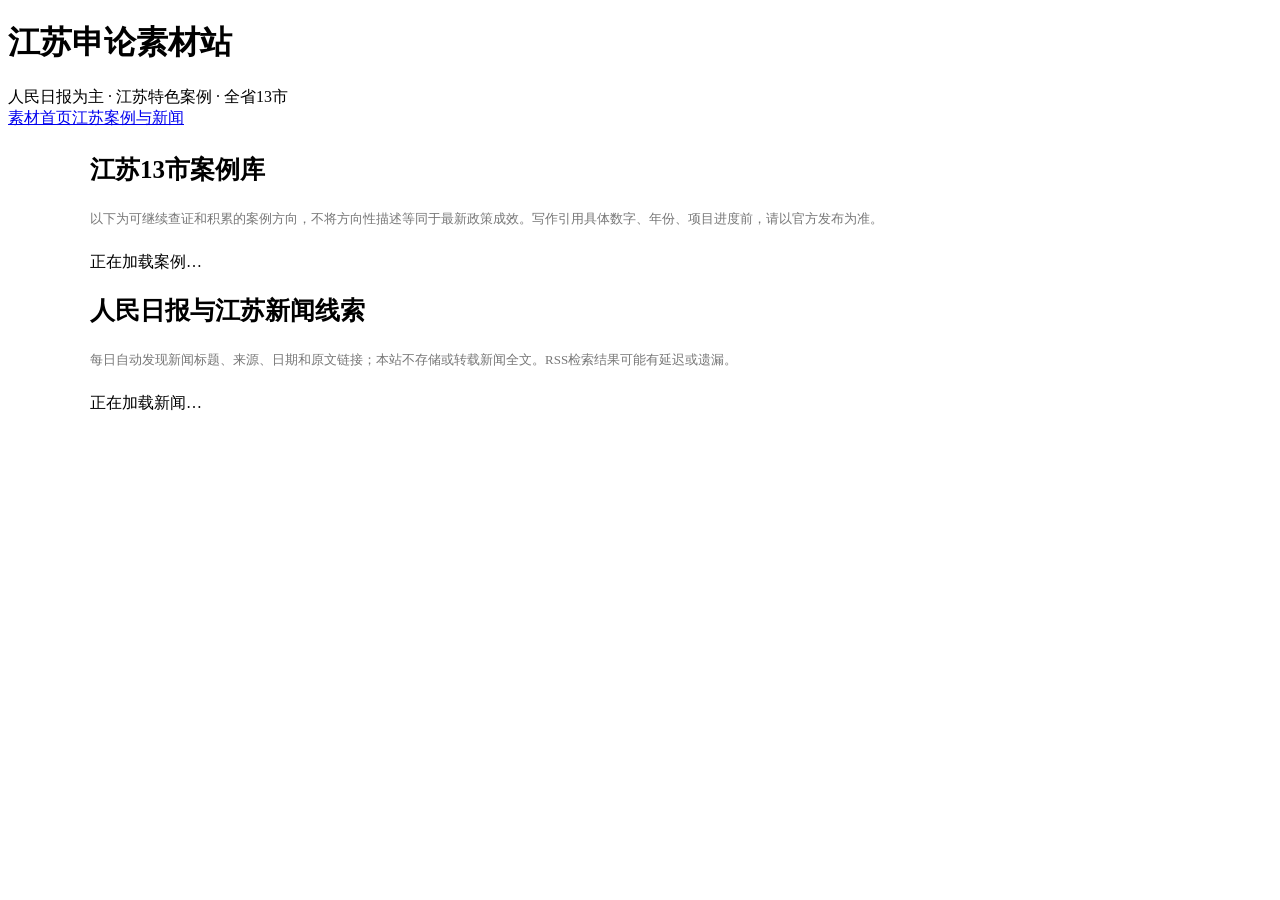
==== jiangsu-cases.html @ 4eca087f "Add Jiangsu case library page" ====
<!DOCTYPE html>
<html lang="zh-CN">
<head>
<meta charset="utf-8">
<meta name="viewport" content="width=device-width, initial-scale=1">
<title>江苏申论案例库 · 13市</title>
<meta name="description" content="江苏省13个设区市申论案例方向与人民日报、江苏新闻线索">
<link rel="stylesheet" href="assets/style.css">
<style>
.jsc-wrap{max-width:1100px;margin:24px auto;padding:0 18px}.jsc-head{margin:18px 0 22px}.jsc-head h1{font-size:25px}.jsc-note{color:#777;font-size:13px;line-height:1.8}.jsc-grid{display:grid;grid-template-columns:repeat(auto-fit,minmax(250px,1fr));gap:14px}.jsc-card,.jsc-news{background:#fff;border:1px solid #e8e8e8;border-radius:12px;padding:16px}.jsc-card h3{margin:0 0 8px}.jsc-city{color:#888;font-size:13px}.jsc-tags{display:flex;flex-wrap:wrap;gap:6px;margin:10px 0}.jsc-tag{background:#f2f5f8;border-radius:14px;padding:4px 9px;font-size:12px}.jsc-news-list{display:grid;gap:10px}.jsc-news a{font-weight:600;color:inherit;text-decoration:none}.jsc-meta{font-size:12px;color:#888;margin:6px 0}.jsc-summary{font-size:13px;color:#555;line-height:1.7}
</style>
</head>
<body>
<header class="topbar"><div class="topbar-inner"><div class="brand"><h1>江苏申论素材站</h1><span class="sub">人民日报为主 · 江苏特色案例 · 全省13市</span></div><nav class="tabs"><a class="tab" href="index.html">素材首页</a><a class="tab active" href="jiangsu-cases.html">江苏案例与新闻</a></nav></div></header>
<main class="jsc-wrap">
<section class="jsc-head"><h1>江苏13市案例库</h1><p class="jsc-note">以下为可继续查证和积累的案例方向，不将方向性描述等同于最新政策成效。写作引用具体数字、年份、项目进度前，请以官方发布为准。</p></section>
<div id="cities" class="jsc-grid">正在加载案例…</div>
<section class="jsc-head"><h1>人民日报与江苏新闻线索</h1><p class="jsc-note">每日自动发现新闻标题、来源、日期和原文链接；本站不存储或转载新闻全文。RSS检索结果可能有延迟或遗漏。</p><p id="updated" class="jsc-note"></p></section>
<div id="news" class="jsc-news-list">正在加载新闻…</div>
</main>
<script src="assets/jiangsu-cases.js"></script>
</body></html>
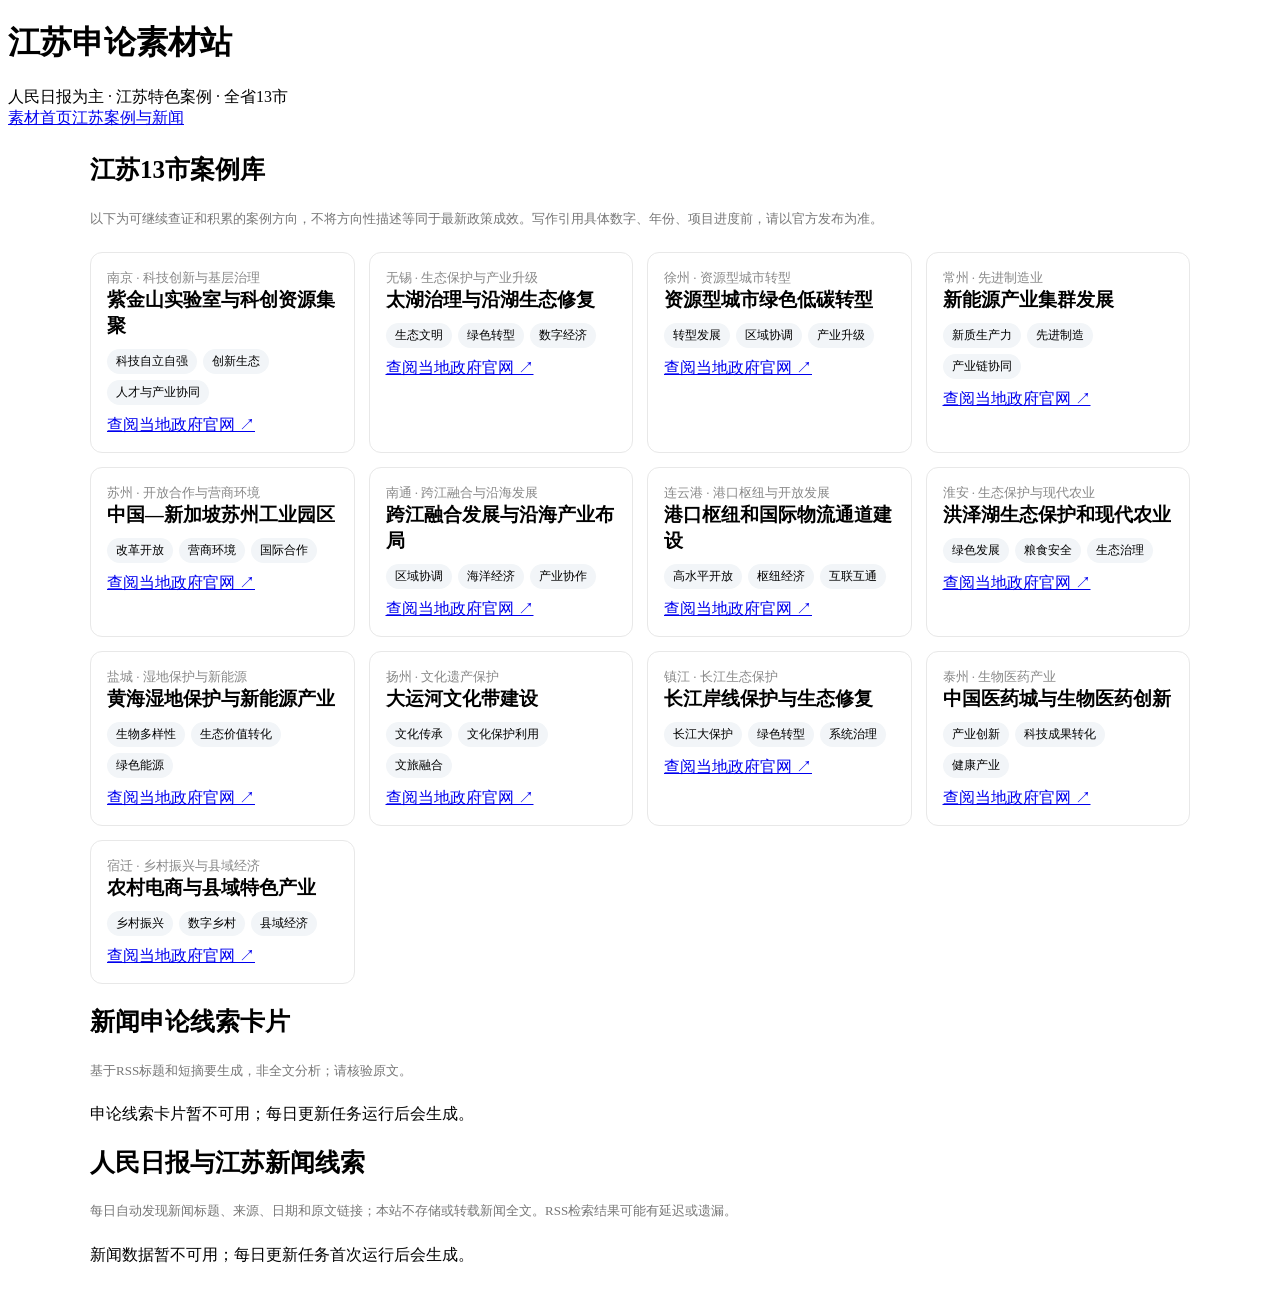
==== commit 28ea5819: "feat: add Jiangsu analysis cards section" ====
--- a/jiangsu-cases.html
+++ b/jiangsu-cases.html
@@ -15,7 +15,7 @@
 <main class="jsc-wrap">
 <section class="jsc-head"><h1>江苏13市案例库</h1><p class="jsc-note">以下为可继续查证和积累的案例方向，不将方向性描述等同于最新政策成效。写作引用具体数字、年份、项目进度前，请以官方发布为准。</p></section>
 <div id="cities" class="jsc-grid">正在加载案例…</div>
-<section class="jsc-head"><h1>人民日报与江苏新闻线索</h1><p class="jsc-note">每日自动发现新闻标题、来源、日期和原文链接；本站不存储或转载新闻全文。RSS检索结果可能有延迟或遗漏。</p><p id="updated" class="jsc-note"></p></section>
+<section class="jsc-head"><h1>新闻申论线索卡片</h1><p class="jsc-note">基于RSS标题和短摘要生成，非全文分析；请核验原文。</p></section><div id="leads"></div><section class="jsc-head"><h1>人民日报与江苏新闻线索</h1><p class="jsc-note">每日自动发现新闻标题、来源、日期和原文链接；本站不存储或转载新闻全文。RSS检索结果可能有延迟或遗漏。</p><p id="updated" class="jsc-note"></p></section>
 <div id="news" class="jsc-news-list">正在加载新闻…</div>
 </main>
 <script src="assets/jiangsu-cases.js"></script>
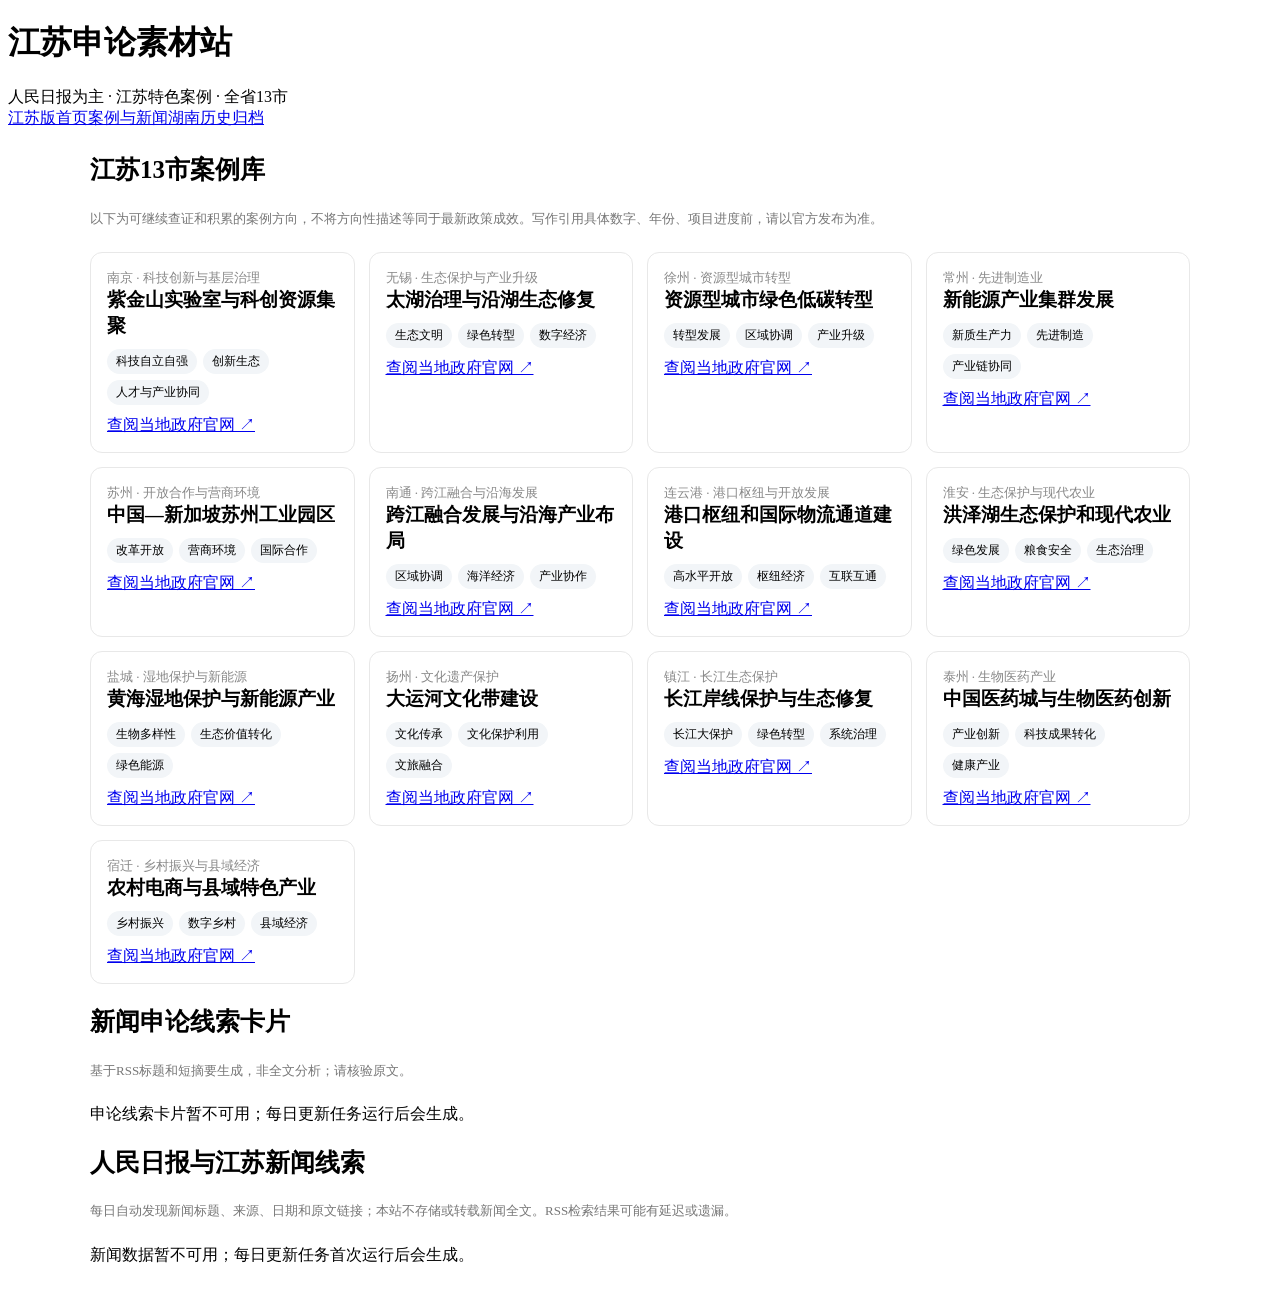
==== commit 49bb2ad8: "docs: clarify Jiangsu and Hunan archive navigation" ====
--- a/jiangsu-cases.html
+++ b/jiangsu-cases.html
@@ -11,7 +11,7 @@
 </style>
 </head>
 <body>
-<header class="topbar"><div class="topbar-inner"><div class="brand"><h1>江苏申论素材站</h1><span class="sub">人民日报为主 · 江苏特色案例 · 全省13市</span></div><nav class="tabs"><a class="tab" href="index.html">素材首页</a><a class="tab active" href="jiangsu-cases.html">江苏案例与新闻</a></nav></div></header>
+<header class="topbar"><div class="topbar-inner"><div class="brand"><h1>江苏申论素材站</h1><span class="sub">人民日报为主 · 江苏特色案例 · 全省13市</span></div><nav class="tabs"><a class="tab" href="index.html">江苏版首页</a><a class="tab active" href="jiangsu-cases.html">案例与新闻</a><a class="tab" href="hunan-archive.html">湖南历史归档</a></nav></div></header>
 <main class="jsc-wrap">
 <section class="jsc-head"><h1>江苏13市案例库</h1><p class="jsc-note">以下为可继续查证和积累的案例方向，不将方向性描述等同于最新政策成效。写作引用具体数字、年份、项目进度前，请以官方发布为准。</p></section>
 <div id="cities" class="jsc-grid">正在加载案例…</div>
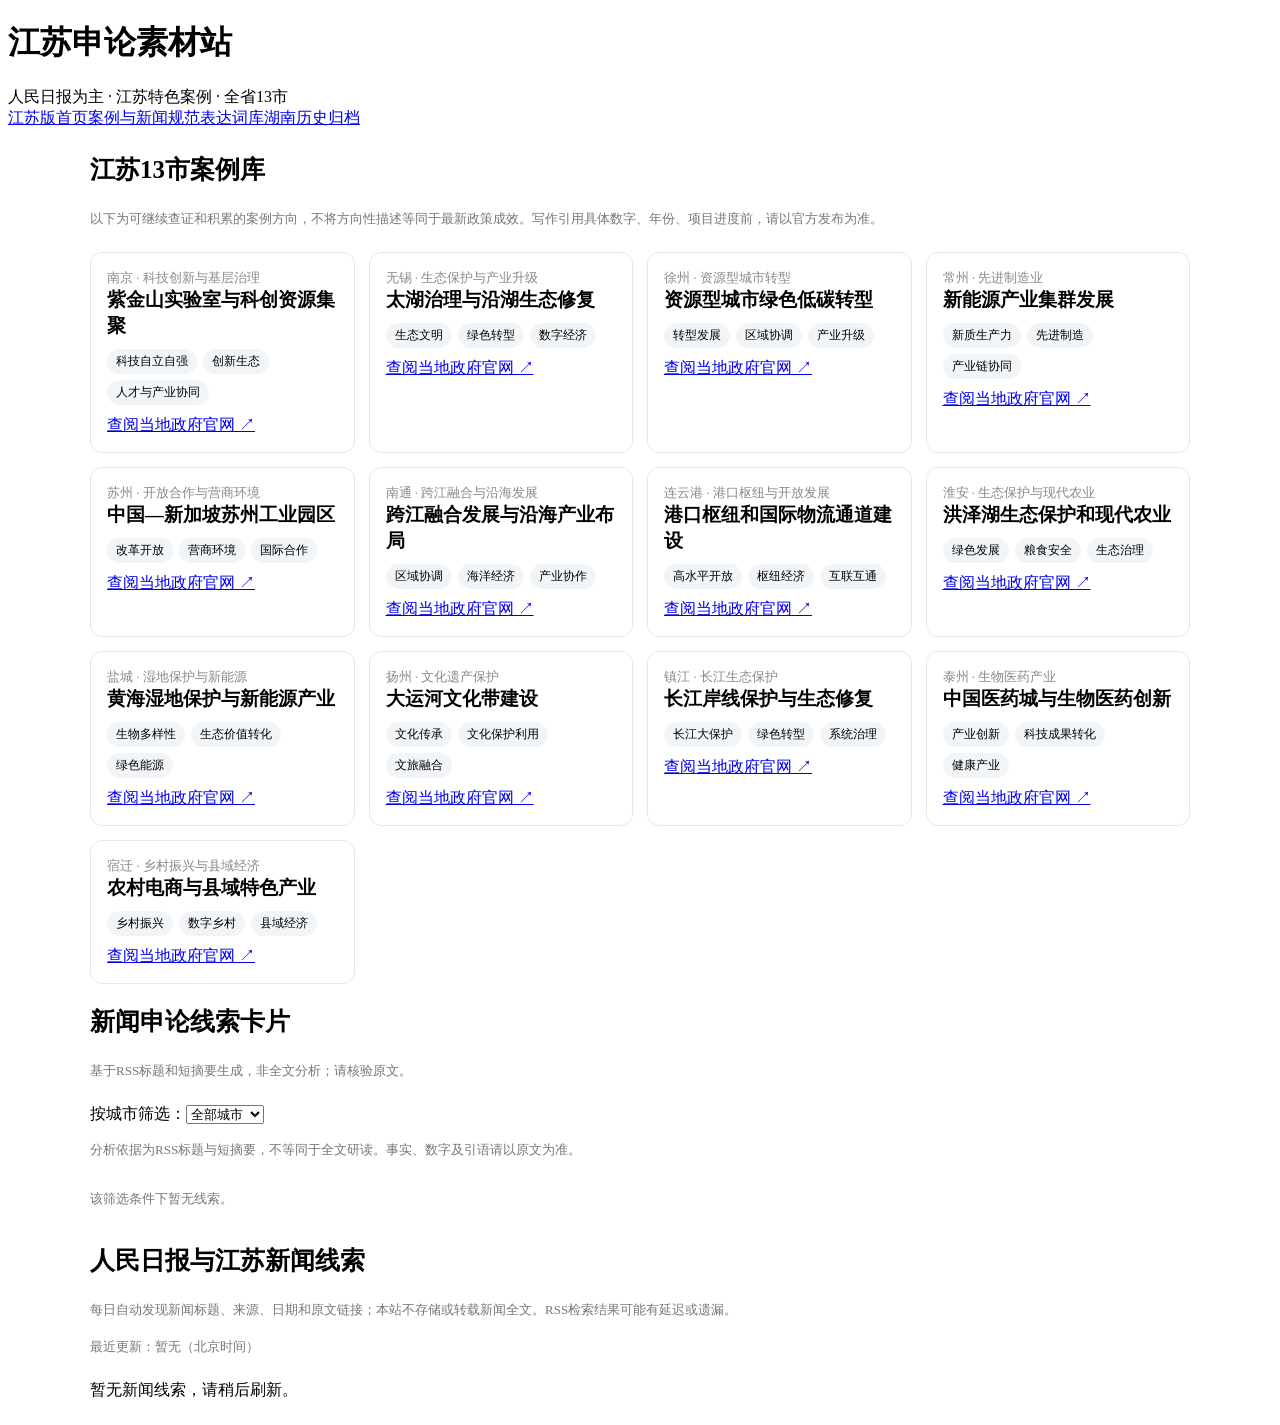
==== commit 5b08ebe6: "feat: link Jiangsu terminology library from navigation" ====
--- a/jiangsu-cases.html
+++ b/jiangsu-cases.html
@@ -11,7 +11,7 @@
 </style>
 </head>
 <body>
-<header class="topbar"><div class="topbar-inner"><div class="brand"><h1>江苏申论素材站</h1><span class="sub">人民日报为主 · 江苏特色案例 · 全省13市</span></div><nav class="tabs"><a class="tab" href="index.html">江苏版首页</a><a class="tab active" href="jiangsu-cases.html">案例与新闻</a><a class="tab" href="hunan-archive.html">湖南历史归档</a></nav></div></header>
+<header class="topbar"><div class="topbar-inner"><div class="brand"><h1>江苏申论素材站</h1><span class="sub">人民日报为主 · 江苏特色案例 · 全省13市</span></div><nav class="tabs"><a class="tab" href="index.html">江苏版首页</a><a class="tab active" href="jiangsu-cases.html">案例与新闻</a><a class="tab" href="jiangsu-terms.html">规范表达词库</a><a class="tab" href="hunan-archive.html">湖南历史归档</a></nav></div></header>
 <main class="jsc-wrap">
 <section class="jsc-head"><h1>江苏13市案例库</h1><p class="jsc-note">以下为可继续查证和积累的案例方向，不将方向性描述等同于最新政策成效。写作引用具体数字、年份、项目进度前，请以官方发布为准。</p></section>
 <div id="cities" class="jsc-grid">正在加载案例…</div>
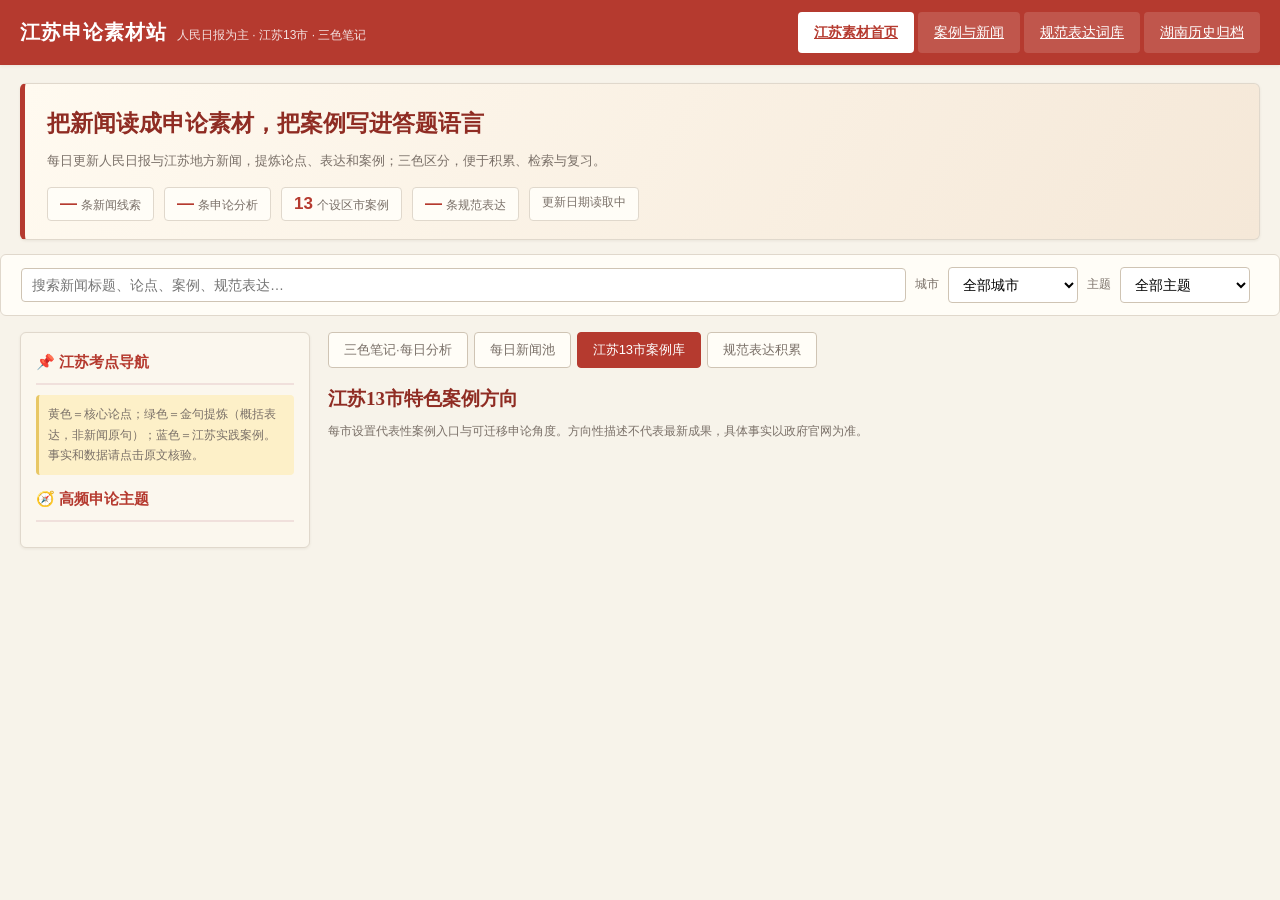
==== commit 53f94443: "fix: redirect legacy case page to integrated Jiangsu case tab" ====
--- a/jiangsu-cases.html
+++ b/jiangsu-cases.html
@@ -1,22 +1,2 @@
 <!DOCTYPE html>
-<html lang="zh-CN">
-<head>
-<meta charset="utf-8">
-<meta name="viewport" content="width=device-width, initial-scale=1">
-<title>江苏申论案例库 · 13市</title>
-<meta name="description" content="江苏省13个设区市申论案例方向与人民日报、江苏新闻线索">
-<link rel="stylesheet" href="assets/style.css">
-<style>
-.jsc-wrap{max-width:1100px;margin:24px auto;padding:0 18px}.jsc-head{margin:18px 0 22px}.jsc-head h1{font-size:25px}.jsc-note{color:#777;font-size:13px;line-height:1.8}.jsc-grid{display:grid;grid-template-columns:repeat(auto-fit,minmax(250px,1fr));gap:14px}.jsc-card,.jsc-news{background:#fff;border:1px solid #e8e8e8;border-radius:12px;padding:16px}.jsc-card h3{margin:0 0 8px}.jsc-city{color:#888;font-size:13px}.jsc-tags{display:flex;flex-wrap:wrap;gap:6px;margin:10px 0}.jsc-tag{background:#f2f5f8;border-radius:14px;padding:4px 9px;font-size:12px}.jsc-news-list{display:grid;gap:10px}.jsc-news a{font-weight:600;color:inherit;text-decoration:none}.jsc-meta{font-size:12px;color:#888;margin:6px 0}.jsc-summary{font-size:13px;color:#555;line-height:1.7}
-</style>
-</head>
-<body>
-<header class="topbar"><div class="topbar-inner"><div class="brand"><h1>江苏申论素材站</h1><span class="sub">人民日报为主 · 江苏特色案例 · 全省13市</span></div><nav class="tabs"><a class="tab" href="index.html">江苏版首页</a><a class="tab active" href="jiangsu-cases.html">案例与新闻</a><a class="tab" href="jiangsu-terms.html">规范表达词库</a><a class="tab" href="hunan-archive.html">湖南历史归档</a></nav></div></header>
-<main class="jsc-wrap">
-<section class="jsc-head"><h1>江苏13市案例库</h1><p class="jsc-note">以下为可继续查证和积累的案例方向，不将方向性描述等同于最新政策成效。写作引用具体数字、年份、项目进度前，请以官方发布为准。</p></section>
-<div id="cities" class="jsc-grid">正在加载案例…</div>
-<section class="jsc-head"><h1>新闻申论线索卡片</h1><p class="jsc-note">基于RSS标题和短摘要生成，非全文分析；请核验原文。</p></section><div id="leads"></div><section class="jsc-head"><h1>人民日报与江苏新闻线索</h1><p class="jsc-note">每日自动发现新闻标题、来源、日期和原文链接；本站不存储或转载新闻全文。RSS检索结果可能有延迟或遗漏。</p><p id="updated" class="jsc-note"></p></section>
-<div id="news" class="jsc-news-list">正在加载新闻…</div>
-</main>
-<script src="assets/jiangsu-cases.js"></script>
-</body></html>+<html lang="zh-CN"><head><meta charset="utf-8"><meta name="viewport" content="width=device-width,initial-scale=1"><meta http-equiv="refresh" content="0;url=index.html#cases"><title>江苏案例与新闻｜江苏申论素材站</title><link rel="canonical" href="https://wangup-xue.github.io/shenlun/index.html#cases"></head><body><p>正在打开江苏申论素材站案例库……如果没有自动跳转，请<a href="index.html#cases">点击这里</a>。</p></body></html>
